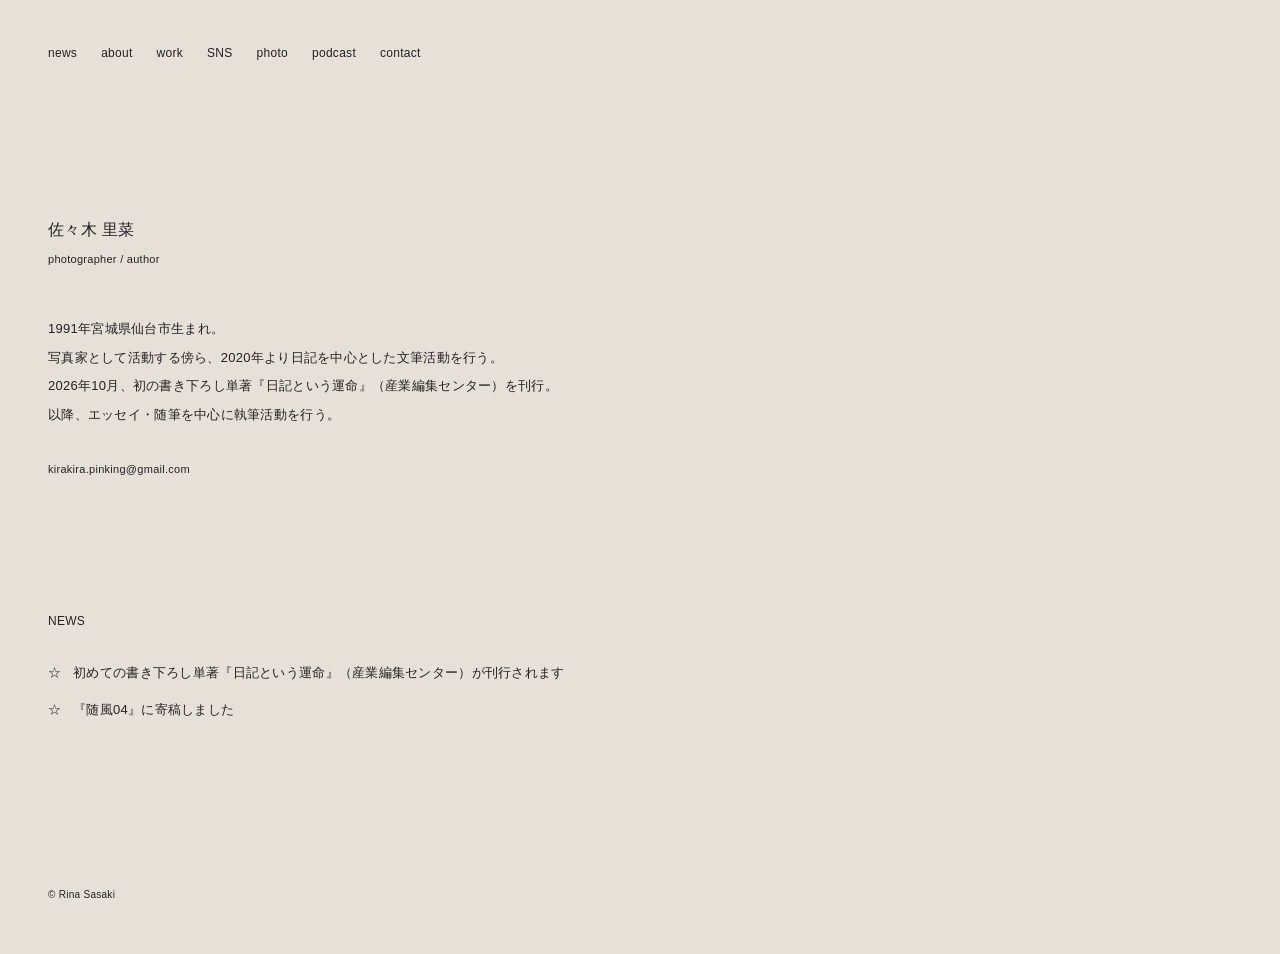
==== index.html @ e8010cd0 "Update index.html" ====
<!DOCTYPE html>
<html lang="ja">
<head>
  <meta charset="UTF-8">
  <meta name="viewport" content="width=device-width, initial-scale=1.0">
  <title>佐々木 里菜 | RINA SASAKI</title>
  <link rel="stylesheet" href="style.css">
</head>

<body>

<header class="site-header">

  <nav>
    <a href="news.html">news</a>
    <a href="about.html">about</a>
    <a href="work.html">work</a>
    <a href="sns.html">SNS</a>
    <a href="photo.html">photo</a>
    <a href="podcast.html">podcast</a>
    <a href="mailto:kirakira.pinking@gmail.com">contact</a>
  </nav>

</header>


<main class="home">

  <section class="profile">

    <h1>佐々木 里菜</h1>

    <p class="role">photographer / author</p>

   <p class="intro">
  1991年宮城県仙台市生まれ。<br>
  写真家として活動する傍ら、2020年より日記を中心とした文筆活動を行う。<br>
  2026年10月、初の書き下ろし単著『日記という運命』（産業編集センター）を刊行。<br>
  以降、エッセイ・随筆を中心に執筆活動を行う。
</p>

    <p class="email">
      <a href="mailto:kirakira.pinking@gmail.com">
        kirakira.pinking@gmail.com
      </a>
    </p>

  </section>


  <section class="news">

    <h2>NEWS</h2>

    <ul>

      <li>
        <a href="news-book.html">
          初めての書き下ろし単著『日記という運命』（産業編集センター）が刊行されます
        </a>
      </li>

      <li>
        <a href="news-fufu04.html">
          『随風04』に寄稿しました
        </a>
      </li>

    </ul>

  </section>

</main>


<footer>
  <p>© Rina Sasaki</p>
</footer>

</body>
</html>
---- style.css ----
* {
  box-sizing: border-box;
}

html {
  font-size: 14px;
}

body {
  margin: 0;
  background: #E6E1D8;
  color: #222222;
  font-family:
    -apple-system,
    BlinkMacSystemFont,
    "Helvetica Neue",
    "Hiragino Kaku Gothic ProN",
    "Hiragino Sans",
    "Yu Gothic",
    YuGothic,
    sans-serif;
  line-height: 1.9;
  letter-spacing: 0.02em;
}

a {
  color: inherit;
  text-decoration: none;
}

a:hover {
  text-decoration: underline;
  text-underline-offset: 3px;
}


/* メニュー */

.site-header {
  padding: 42px 48px 0;
}

nav {
  display: flex;
  flex-wrap: wrap;
  gap: 0 24px;
  font-size: 12px;
}


/* トップページ */

.home {
  padding: 150px 48px 100px;
}


/* 名前 */

.profile h1 {
  margin: 0 0 4px;
  font-size: 16px;
  font-weight: 500;
}


/* 肩書き */

.role {
  margin: 0 0 45px;
  font-size: 11px;
}


/* プロフィール */

.intro {
  margin: 0;
  max-width: 620px;
  font-size: 13px;
  line-height: 2.2;
}


/* メール */

.email {
  margin-top: 30px;
  font-size: 11px;
}


/* NEWS */

.news {
  margin-top: 130px;
}

.news h2 {
  margin: 0 0 28px;
  font-size: 12px;
  font-weight: 500;
}

.news ul {
  margin: 0;
  padding: 0;
  list-style: none;
  max-width: 720px;
}

.news li {
  margin-bottom: 12px;
  font-size: 13px;
}

.news li::before {
  content: "☆";
  margin-right: 8px;
}


/* フッター */

footer {
  padding: 40px 48px;
  font-size: 10px;
}


@media (max-width: 600px) {

  .site-header {
    padding: 28px 25px 0;
  }

  nav {
    gap: 0 16px;
    line-height: 2.2;
  }

  .home {
    padding: 110px 25px 70px;
  }

  .profile h1 {
    font-size: 15px;
  }

  .intro {
    font-size: 13px;
  }

  .news {
    margin-top: 100px;
  }

  footer {
    padding: 30px 25px;
  }

}
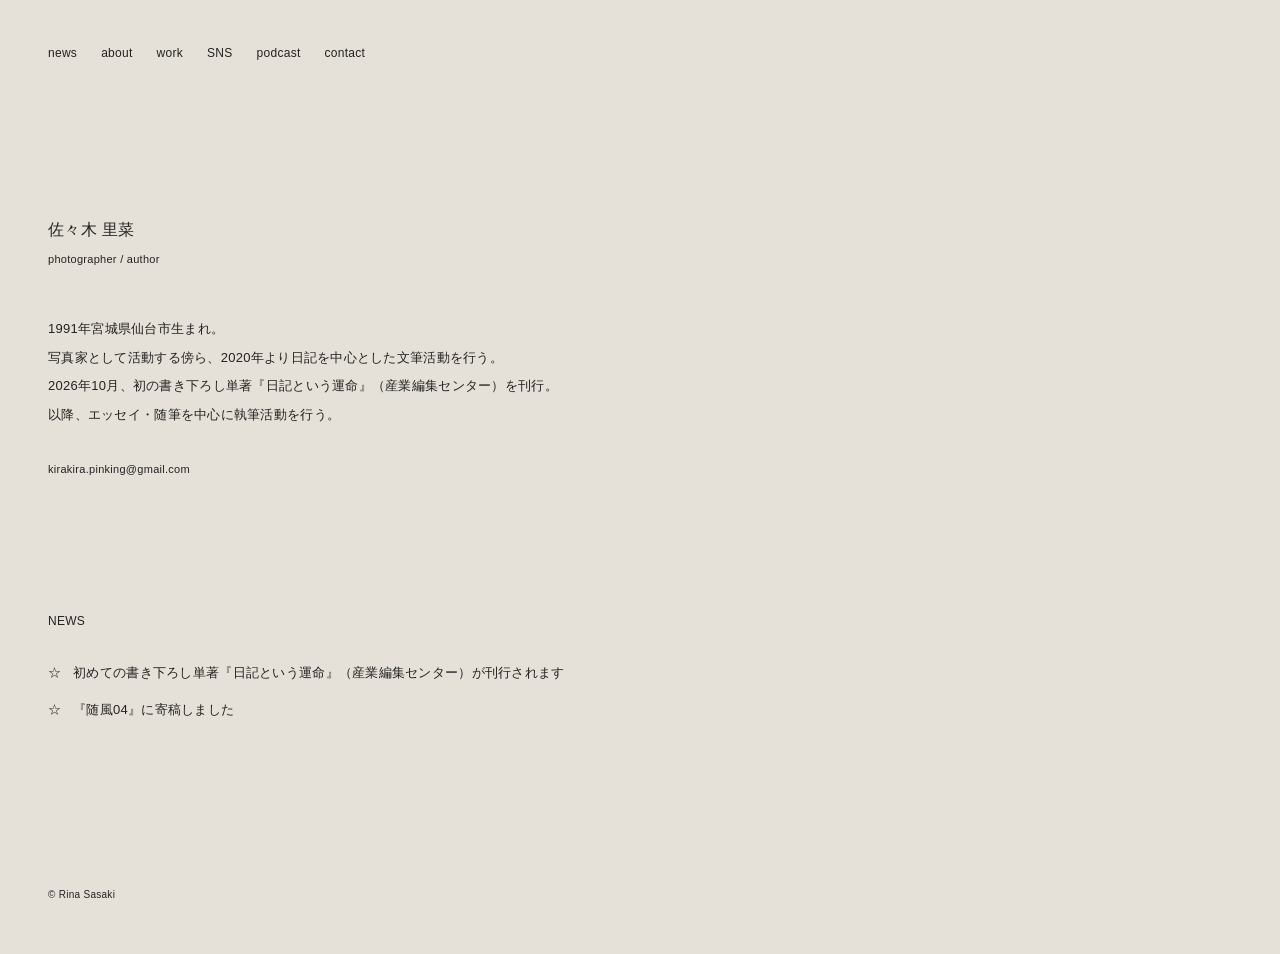
==== commit 1a1c9476: "Update index.html" ====
--- a/index.html
+++ b/index.html
@@ -16,7 +16,6 @@
     <a href="about.html">about</a>
     <a href="work.html">work</a>
     <a href="sns.html">SNS</a>
-    <a href="photo.html">photo</a>
     <a href="podcast.html">podcast</a>
     <a href="mailto:kirakira.pinking@gmail.com">contact</a>
   </nav>
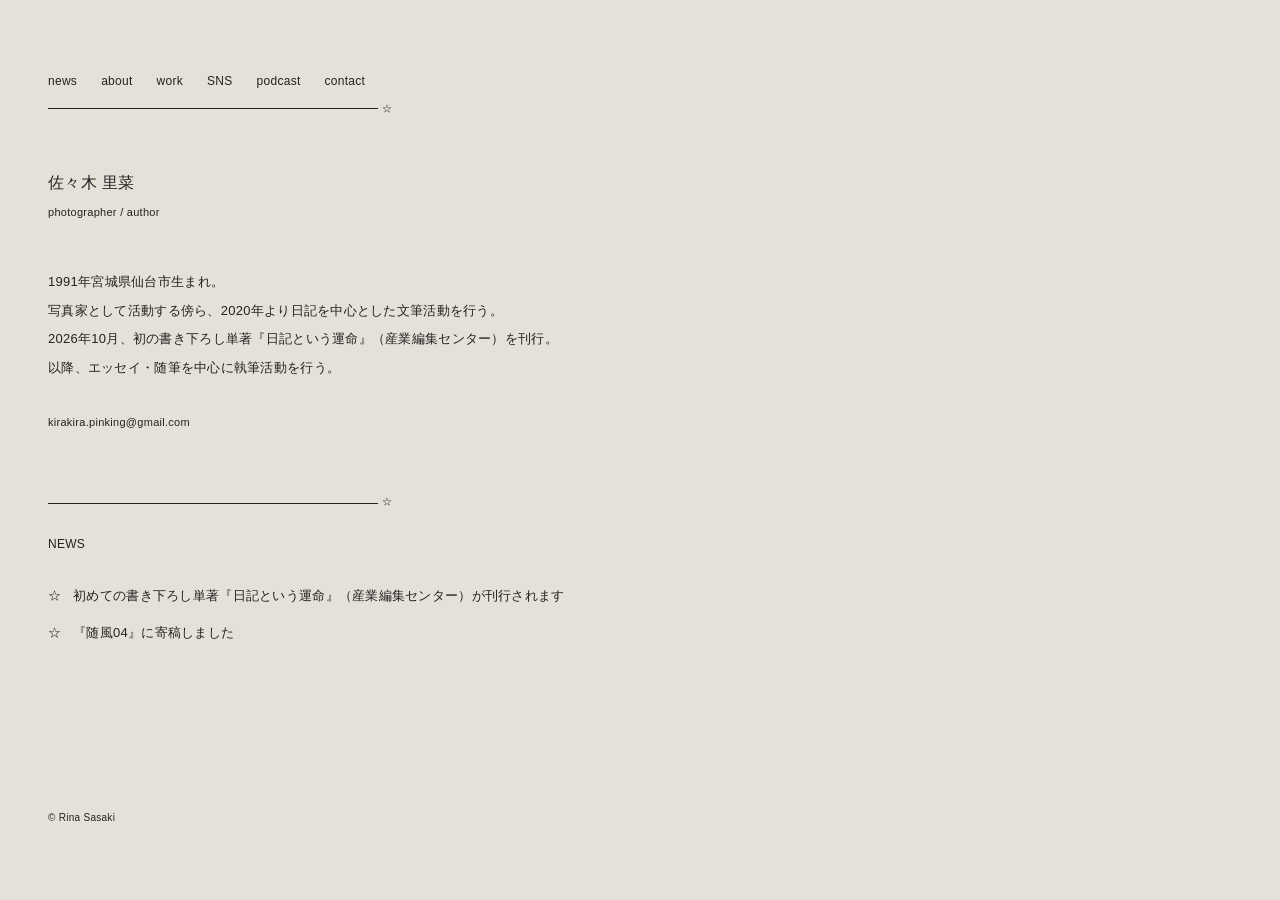
==== commit ce9b8a7d: "Update index.html" ====
--- a/index.html
+++ b/index.html
@@ -49,32 +49,40 @@
 
   <section class="news">
 
-    <h2>NEWS</h2>
+  <h2>NEWS</h2>
 
-    <ul>
+  <ul id="home-news-list"></ul>
 
-      <li>
-        <a href="news-book.html">
-          初めての書き下ろし単著『日記という運命』（産業編集センター）が刊行されます
-        </a>
-      </li>
-
-      <li>
-        <a href="news-fufu04.html">
-          『随風04』に寄稿しました
-        </a>
-      </li>
-
-    </ul>
-
-  </section>
+</section>
 
 </main>
 
 
 <footer>
-  <p>© Rina Sasaki</p>
+  <p>
+    <a href="index.html">© Rina Sasaki</a>
+  </p>
 </footer>
+
+<script src="news-data.js"></script>
+
+<script>
+  const homeNewsList = document.getElementById("home-news-list");
+
+  newsData.forEach(function(news) {
+
+    const li = document.createElement("li");
+
+    li.innerHTML = `
+      <a href="${news.url}">
+        ${news.title}
+      </a>
+    `;
+
+    homeNewsList.appendChild(li);
+
+  });
+</script>
 
 </body>
 </html>
--- a/style.css
+++ b/style.css
@@ -1,162 +1,283 @@
 * {
   box-sizing: border-box;
-}
+  }
 
 html {
-  font-size: 14px;
+font-size: 14px;
 }
 
 body {
-  margin: 0;
-  background: #E6E1D8;
-  color: #222222;
-  font-family:
-    -apple-system,
-    BlinkMacSystemFont,
-    "Helvetica Neue",
-    "Hiragino Kaku Gothic ProN",
-    "Hiragino Sans",
-    "Yu Gothic",
-    YuGothic,
-    sans-serif;
-  line-height: 1.9;
-  letter-spacing: 0.02em;
+margin: 0;
+background: #E6E1D8;
+color: #222222;
+font-family:
+-apple-system,
+BlinkMacSystemFont,
+"Helvetica Neue",
+"Hiragino Kaku Gothic ProN",
+"Hiragino Sans",
+"Yu Gothic",
+YuGothic,
+sans-serif;
+line-height: 1.9;
+letter-spacing: 0.02em;
 }
 
 a {
-  color: inherit;
-  text-decoration: none;
+color: inherit;
+text-decoration: none;
 }
 
 a:hover {
-  text-decoration: underline;
-  text-underline-offset: 3px;
-}
-
+text-decoration: underline;
+text-underline-offset: 3px;
+}
 
 /* メニュー */
 
 .site-header {
-  padding: 42px 48px 0;
+padding: 70px 48px 65px;
+position: relative;
+}
+
+/* メニュー下の線 */
+
+.site-header::before {
+content: "";
+position: absolute;
+left: 48px;
+width: 330px;
+bottom: 49px;
+border-top: 1px solid #222222;
+}
+
+/* メニュー下の☆ */
+
+.site-header::after {
+content: "☆";
+position: absolute;
+left: 378px;
+bottom: 44px;
+background: #E6E1D8;
+padding-left: 4px;
+font-size: 10px;
+line-height: 1;
 }
 
 nav {
-  display: flex;
-  flex-wrap: wrap;
-  gap: 0 24px;
-  font-size: 12px;
-}
-
+display: flex;
+flex-wrap: wrap;
+gap: 0 24px;
+font-size: 12px;
+}
 
 /* トップページ */
 
 .home {
-  padding: 150px 48px 100px;
-}
-
+padding: 10px 48px 100px;
+}
 
 /* 名前 */
 
 .profile h1 {
-  margin: 0 0 4px;
+margin: 0 0 4px;
+font-size: 16px;
+font-weight: 500;
+}
+
+/* 肩書き */
+
+.role {
+margin: 0 0 45px;
+font-size: 11px;
+}
+
+/* プロフィール */
+
+.intro {
+margin: 0;
+max-width: 620px;
+font-size: 13px;
+line-height: 2.2;
+}
+
+/* メール */
+
+.email {
+margin-top: 30px;
+font-size: 11px;
+}
+
+/* NEWS */
+
+.news {
+margin-top: 70px;
+padding-top: 30px;
+position: relative;
+}
+
+/* NEWS上の線 */
+
+.news::before {
+content: "";
+position: absolute;
+top: 0;
+left: 0;
+width: 330px;
+border-top: 1px solid #222222;
+}
+
+/* NEWS上の☆ */
+
+.news::after {
+content: "☆";
+position: absolute;
+left: 330px;
+top: -6px;
+background: #E6E1D8;
+padding-left: 4px;
+font-size: 10px;
+line-height: 1;
+}
+
+.news h2 {
+margin: 0 0 28px;
+font-size: 12px;
+font-weight: 500;
+}
+
+.news ul {
+margin: 0;
+padding: 0;
+list-style: none;
+max-width: 720px;
+}
+
+.news li {
+margin-bottom: 12px;
+font-size: 13px;
+}
+
+.news li::before {
+content: "☆";
+margin-right: 8px;
+}
+
+/* フッター */
+
+footer {
+padding: 40px 48px;
+font-size: 10px;
+}
+
+/* スマートフォン */
+
+@media (max-width: 600px) {
+
+.site-header {
+padding: 45px 25px 50px;
+}
+
+/* スマホでは線を画面幅に合わせる */
+
+.site-header::before {
+left: 25px;
+right: 25px;
+width: auto;
+bottom: 34px;
+}
+
+/* スマホでは☆を右端に */
+
+.site-header::after {
+left: auto;
+right: 25px;
+bottom: 29px;
+}
+
+nav {
+gap: 0 16px;
+line-height: 2.2;
+}
+
+.home {
+padding: 10px 25px 70px;
+}
+
+.profile h1 {
+font-size: 15px;
+}
+
+.intro {
+font-size: 13px;
+}
+
+.news {
+margin-top: 60px;
+}
+
+/* NEWSの線もスマホでは画面幅に合わせる */
+
+.news::before {
+left: 0;
+width: 100%;
+}
+
+.news::after {
+left: auto;
+right: 0;
+}
+
+footer {
+padding: 30px 25px;
+}
+
+}
+
+/* NEWSページ */
+
+.page {
+  padding: 15px 48px 100px;
+}
+
+.page h1 {
+  margin: 0 0 40px;
   font-size: 16px;
   font-weight: 500;
 }
 
-
-/* 肩書き */
-
-.role {
-  margin: 0 0 45px;
-  font-size: 11px;
-}
-
-
-/* プロフィール */
-
-.intro {
-  margin: 0;
-  max-width: 620px;
-  font-size: 13px;
-  line-height: 2.2;
-}
-
-
-/* メール */
-
-.email {
-  margin-top: 30px;
-  font-size: 11px;
-}
-
-
-/* NEWS */
-
-.news {
-  margin-top: 130px;
-}
-
-.news h2 {
-  margin: 0 0 28px;
-  font-size: 12px;
-  font-weight: 500;
-}
-
-.news ul {
+.news-list {
   margin: 0;
   padding: 0;
   list-style: none;
   max-width: 720px;
 }
 
-.news li {
-  margin-bottom: 12px;
+.news-list li {
+  margin-bottom: 18px;
   font-size: 13px;
 }
 
-.news li::before {
-  content: "☆";
+.news-mark {
   margin-right: 8px;
 }
 
 
-/* フッター */
-
-footer {
-  padding: 40px 48px;
-  font-size: 10px;
-}
-
+/* NEWSページ・スマートフォン */
 
 @media (max-width: 600px) {
 
-  .site-header {
-    padding: 28px 25px 0;
-  }
-
-  nav {
-    gap: 0 16px;
-    line-height: 2.2;
-  }
-
-  .home {
-    padding: 110px 25px 70px;
-  }
-
-  .profile h1 {
+  .page {
+    padding: 15px 25px 70px;
+  }
+
+  .page h1 {
     font-size: 15px;
-  }
-
-  .intro {
+    margin-bottom: 35px;
+  }
+
+  .news-list li {
     font-size: 13px;
   }
 
-  .news {
-    margin-top: 100px;
-  }
-
-  footer {
-    padding: 30px 25px;
-  }
-
-}
+}
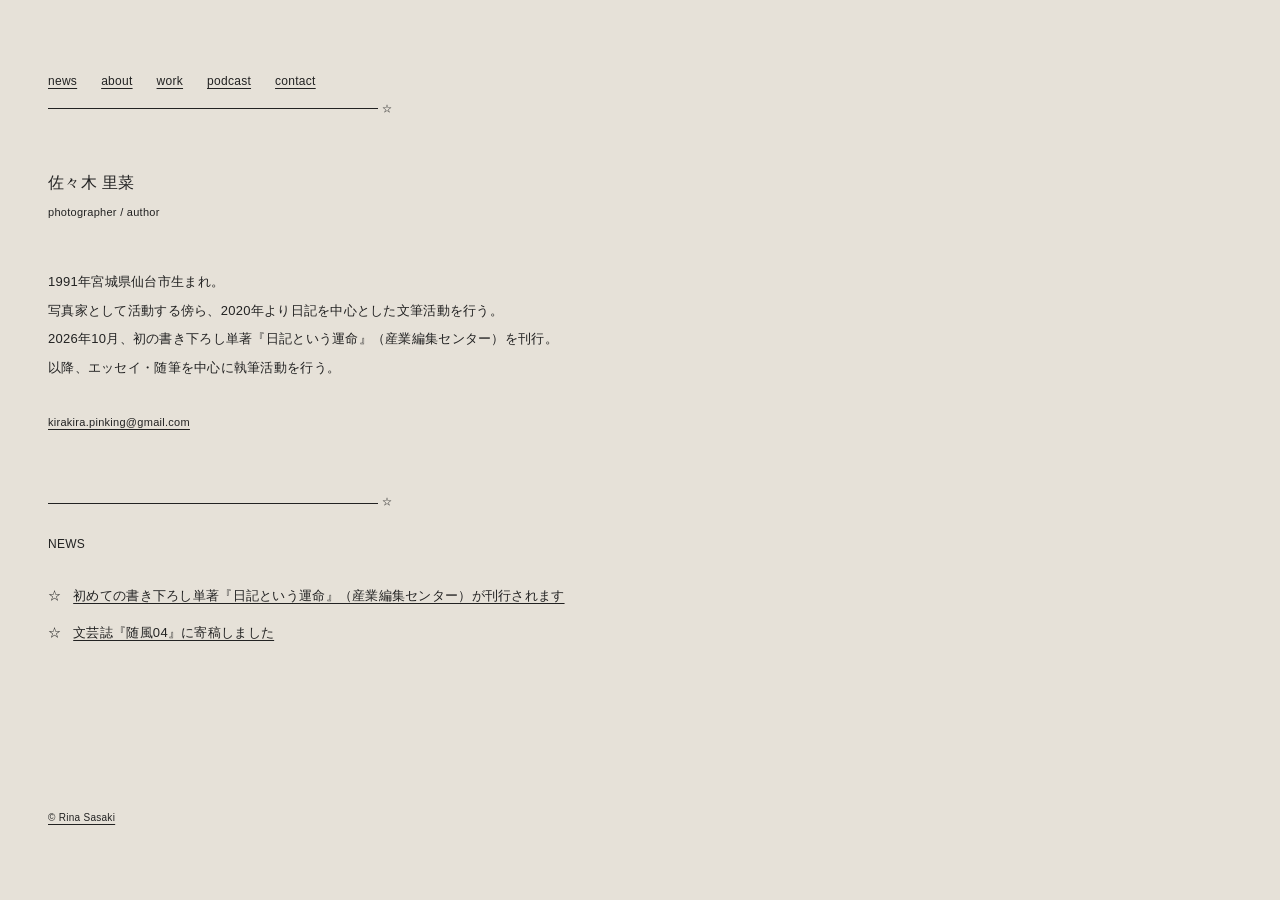
==== commit 704ca50f: "Update index.html" ====
--- a/index.html
+++ b/index.html
@@ -11,14 +11,13 @@
 
 <header class="site-header">
 
-  <nav>
-    <a href="news.html">news</a>
-    <a href="about.html">about</a>
-    <a href="work.html">work</a>
-    <a href="sns.html">SNS</a>
-    <a href="podcast.html">podcast</a>
-    <a href="mailto:kirakira.pinking@gmail.com">contact</a>
-  </nav>
+<nav>
+  <a href="news.html">news</a>
+  <a href="about.html">about</a>
+  <a href="work.html">work</a>
+  <a href="podcast.html">podcast</a>
+  <a href="mailto:kirakira.pinking@gmail.com">contact</a>
+</nav>
 
 </header>
 
--- a/style.css
+++ b/style.css
@@ -24,8 +24,9 @@
 }
 
 a {
-color: inherit;
-text-decoration: none;
+  color: inherit;
+  text-decoration: underline;
+  text-underline-offset: 3px;
 }
 
 a:hover {
@@ -281,3 +282,58 @@
   }
 
 }
+
+/* NEWS記事の書影 */
+
+.book-images {
+  display: flex;
+  gap: 24px;
+  margin: 35px 0 45px;
+  max-width: 620px;
+}
+
+.book-images img {
+  display: block;
+  width: 240px;
+  height: auto;
+}
+
+@media (max-width: 600px) {
+
+  .book-images {
+    flex-direction: column;
+    max-width: 100%;
+    gap: 20px;
+  }
+
+  .book-images img {
+    width: 100%;
+    max-width: 320px;
+  }
+
+}
+
+.news-article-date {
+  margin: 0 0 8px;
+}
+
+.news-article h1 {
+  margin: 0 0 15px;
+}
+
+.book-images {
+  display: flex;
+  gap: 24px;
+  margin: 20px 0 25px;
+  max-width: 620px;
+}
+
+.signed-books h2 {
+  font-size: 16px;
+  font-weight: 700;
+  margin: 0 0 28px;
+}
+
+.news-article {
+  margin-top: -20px;
+}
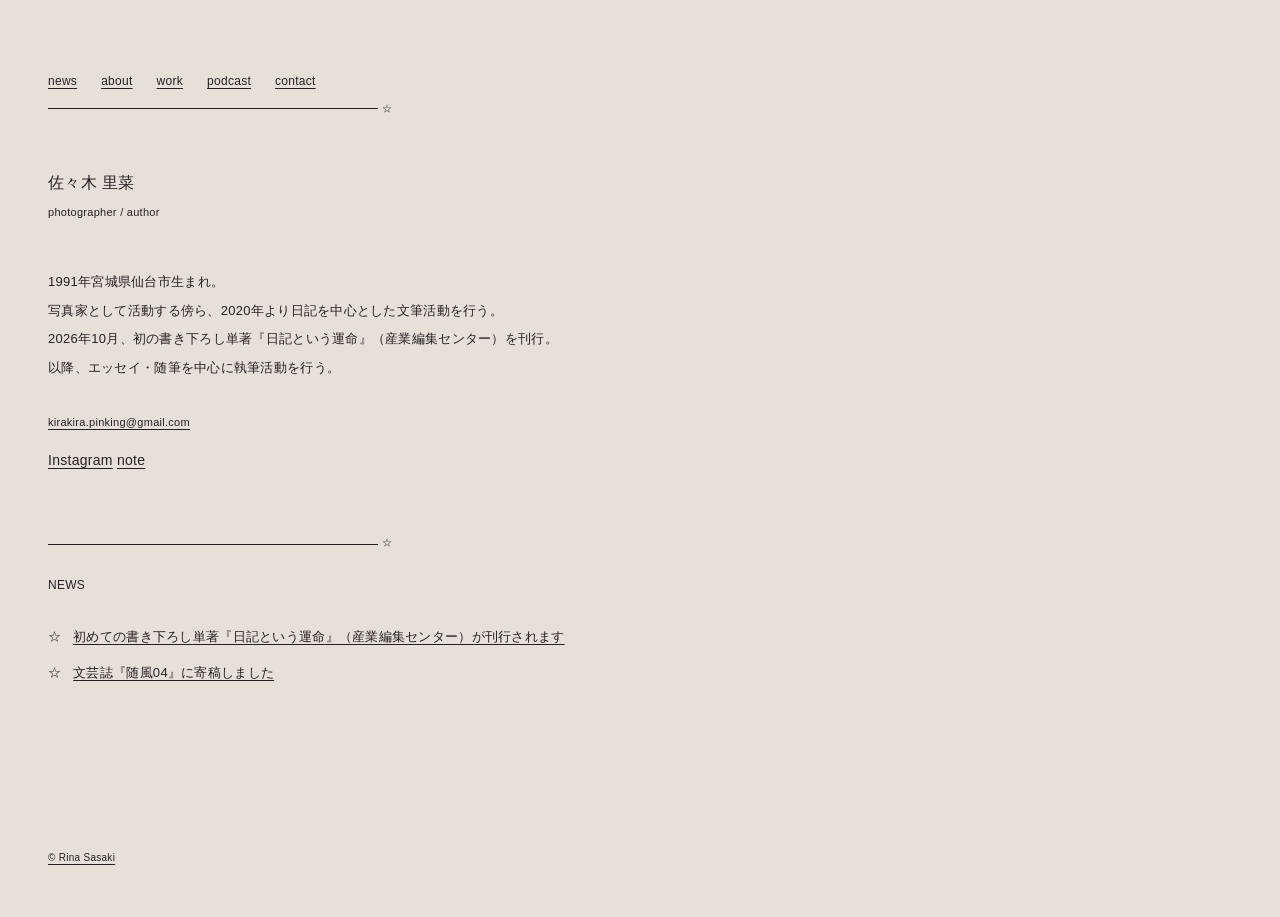
==== commit 2953aac9: "Update index.html" ====
--- a/index.html
+++ b/index.html
@@ -42,6 +42,12 @@
         kirakira.pinking@gmail.com
       </a>
     </p>
+    
+    <p class="social-links">
+  <a href="https://x.com/kirakirapinkin9”>X</a>
+  <a href="https://www.instagram.com/kirakirapinking/">Instagram</a>
+  <a href="https://note.com/kirakirapinking">note</a>
+</p>
 
   </section>
 
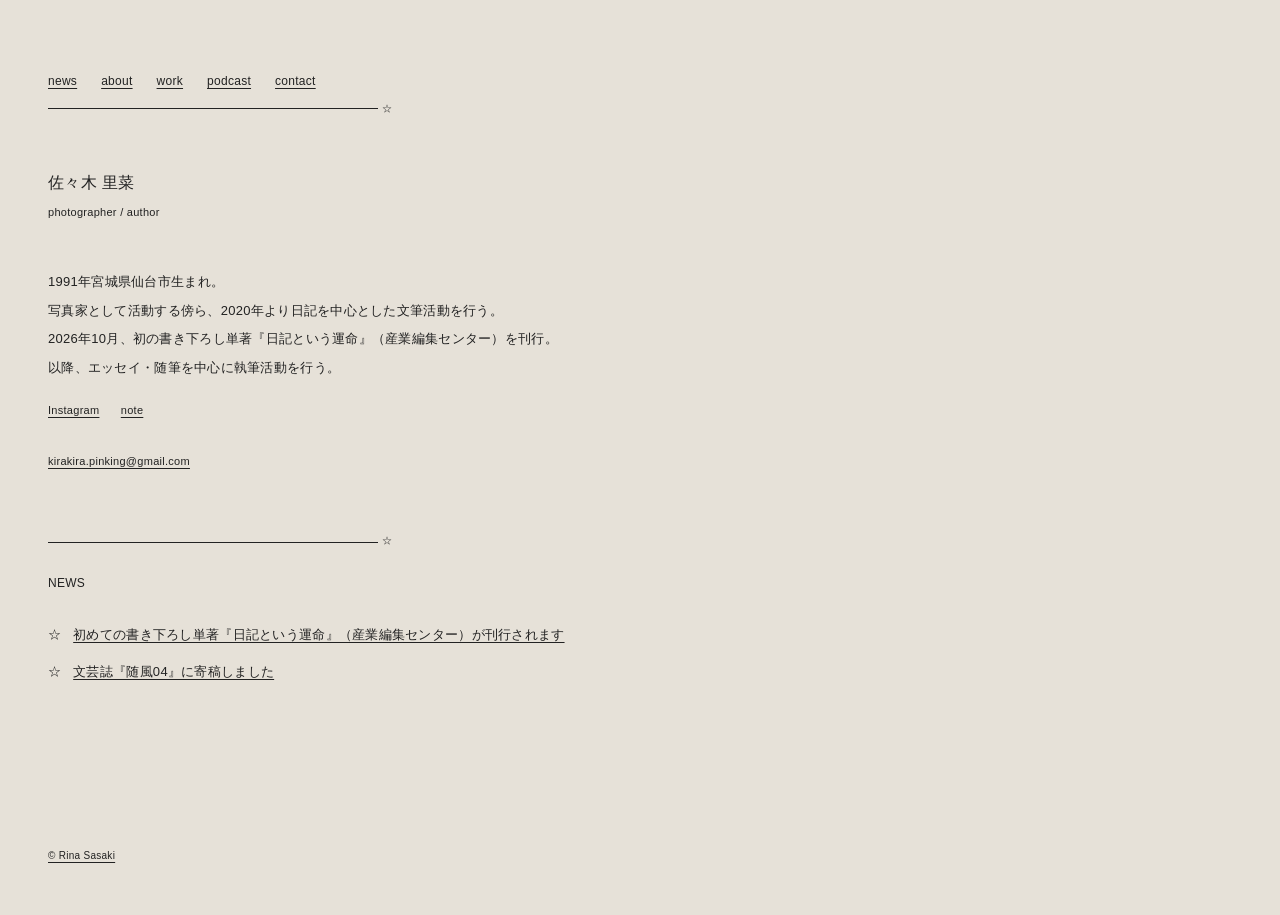
==== commit 71431f81: "Update index.html" ====
--- a/index.html
+++ b/index.html
@@ -37,17 +37,18 @@
   以降、エッセイ・随筆を中心に執筆活動を行う。
 </p>
 
-    <p class="email">
-      <a href="mailto:kirakira.pinking@gmail.com">
-        kirakira.pinking@gmail.com
-      </a>
-    </p>
     
     <p class="social-links">
   <a href="https://x.com/kirakirapinkin9”>X</a>
   <a href="https://www.instagram.com/kirakirapinking/">Instagram</a>
   <a href="https://note.com/kirakirapinking">note</a>
 </p>
+
+      <p class="email">
+      <a href="mailto:kirakira.pinking@gmail.com">
+        kirakira.pinking@gmail.com
+      </a>
+    </p>
 
   </section>
 
--- a/style.css
+++ b/style.css
@@ -337,3 +337,12 @@
 .news-article {
   margin-top: -20px;
 }
+
+.social-links {
+  margin-top: 18px;
+  font-size: 11px;
+}
+
+.social-links a {
+  margin-right: 18px;
+}
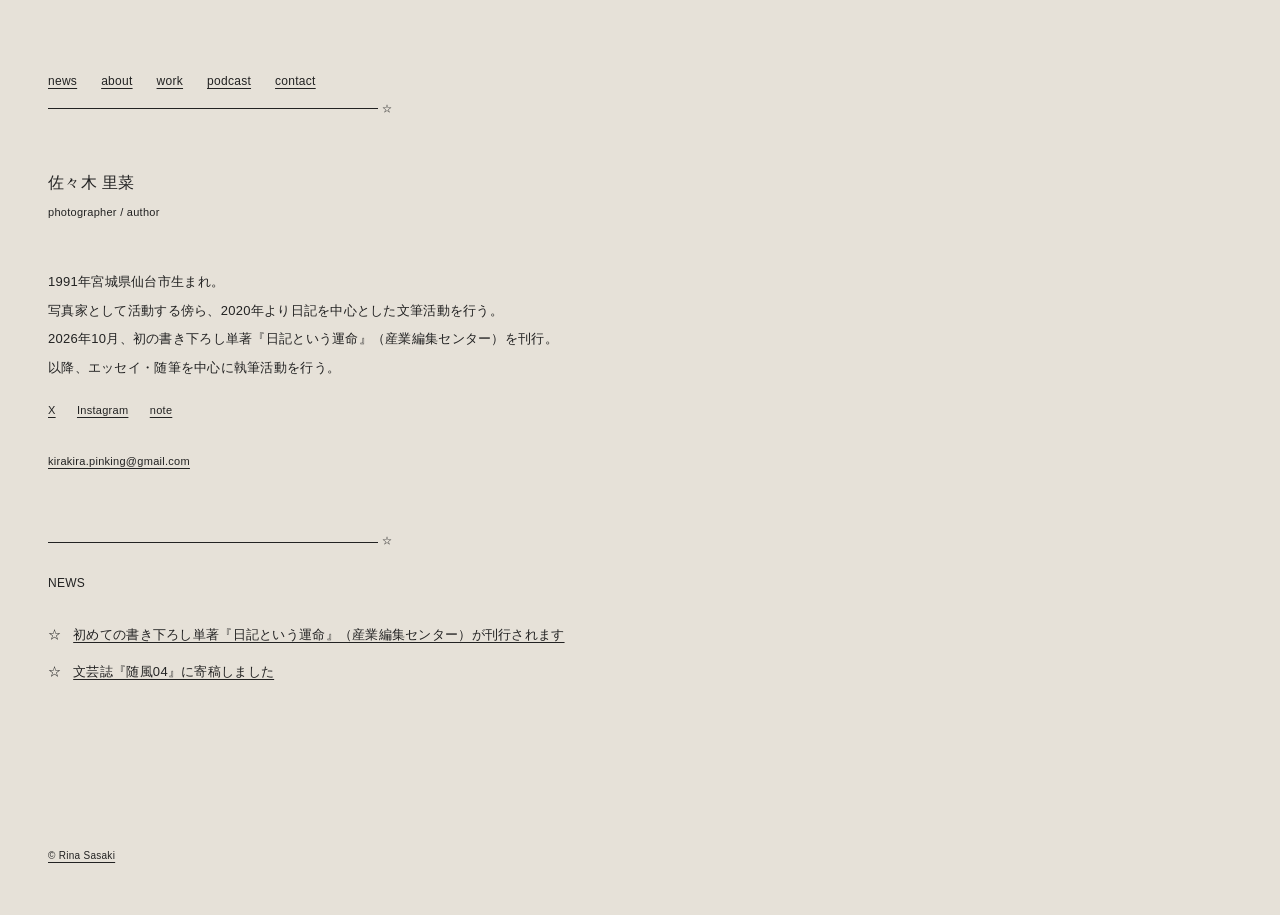
==== commit 964a832e: "Update index.html" ====
--- a/index.html
+++ b/index.html
@@ -39,7 +39,7 @@
 
     
     <p class="social-links">
-  <a href="https://x.com/kirakirapinkin9”>X</a>
+  <a href="https://x.com/kirakirapinkin9">X</a>
   <a href="https://www.instagram.com/kirakirapinking/">Instagram</a>
   <a href="https://note.com/kirakirapinking">note</a>
 </p>
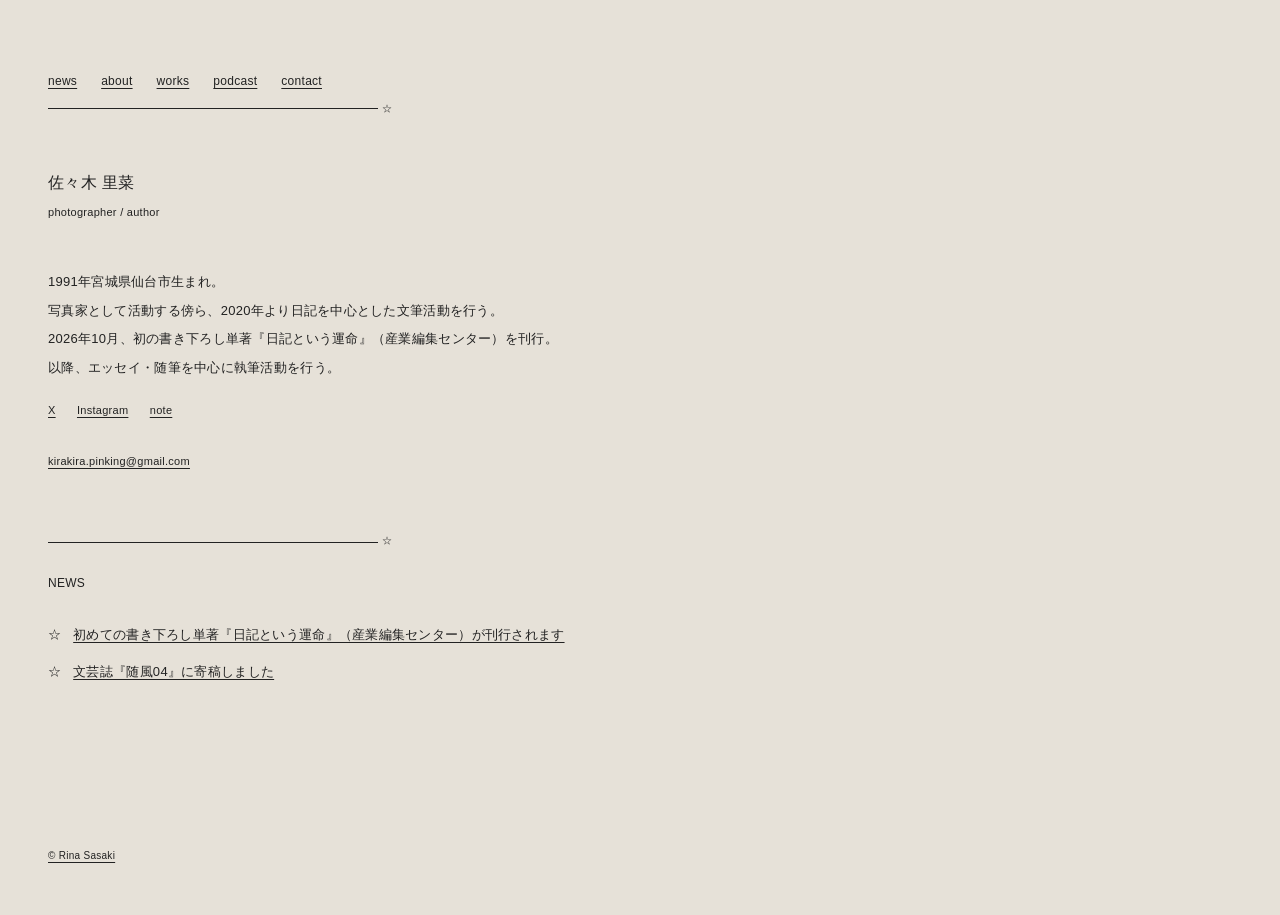
==== commit b9cf6ea3: "Update index.html" ====
--- a/index.html
+++ b/index.html
@@ -14,7 +14,7 @@
 <nav>
   <a href="news.html">news</a>
   <a href="about.html">about</a>
-  <a href="work.html">work</a>
+  <a href="work.html">works</a>
   <a href="podcast.html">podcast</a>
   <a href="mailto:kirakira.pinking@gmail.com">contact</a>
 </nav>
--- a/style.css
+++ b/style.css
@@ -346,3 +346,108 @@
 .social-links a {
   margin-right: 18px;
 }
+
+/* ABOUTページ */
+
+.about {
+  font-size: 13px;
+}
+
+.about h1 {
+  font-size: 15px;
+  font-weight: 500;
+}
+
+.about h2 {
+  font-size: 15px;
+  font-weight: 500;
+}
+
+.about-name {
+  font-size: 11px;
+}
+
+.about-role {
+  font-size: 11px;
+}
+
+.about-profile {
+  font-size: 13px;
+  line-height: 2.1;
+}
+
+.about .social-links {
+  font-size: 11px;
+  margin-top: 18px;
+  margin-bottom: 35px;
+}
+
+.about-divider {
+  width: 330px;
+  border-top: 1px solid #222222;
+  position: relative;
+  margin-bottom: 30px;
+}
+
+.about-divider::after {
+  content: "☆";
+  position: absolute;
+  left: 330px;
+  top: -6px;
+  background: #E6E1D8;
+  padding-left: 4px;
+  font-size: 10px;
+  line-height: 1;
+}
+
+.about-history h2 {
+  font-size: 12px;
+  font-weight: 500;
+  margin: 0 0 20px;
+}
+
+.about-history {
+  font-size: 13px;
+  line-height: 1.9;
+}
+
+/* WORKページ */
+
+.work h1 {
+  font-size: 15px;
+  font-weight: 500;
+  margin: 0 0 40px;
+}
+
+.work h2 {
+  font-size: 12px;
+  font-weight: 500;
+  margin: 0 0 35px;
+}
+
+.work-category {
+  margin-bottom: 45px;
+}
+
+.work-category h3 {
+  font-size: 13px;
+  font-weight: 500;
+  margin: 0 0 18px;
+}
+
+.work-category p {
+  margin: 0;
+  font-size: 13px;
+  line-height: 1.9;
+}
+
+/* WORKページのリンク */
+
+.work a {
+  text-decoration: none;
+}
+
+.work a:hover {
+  text-decoration: underline;
+  text-underline-offset: 3px;
+}
